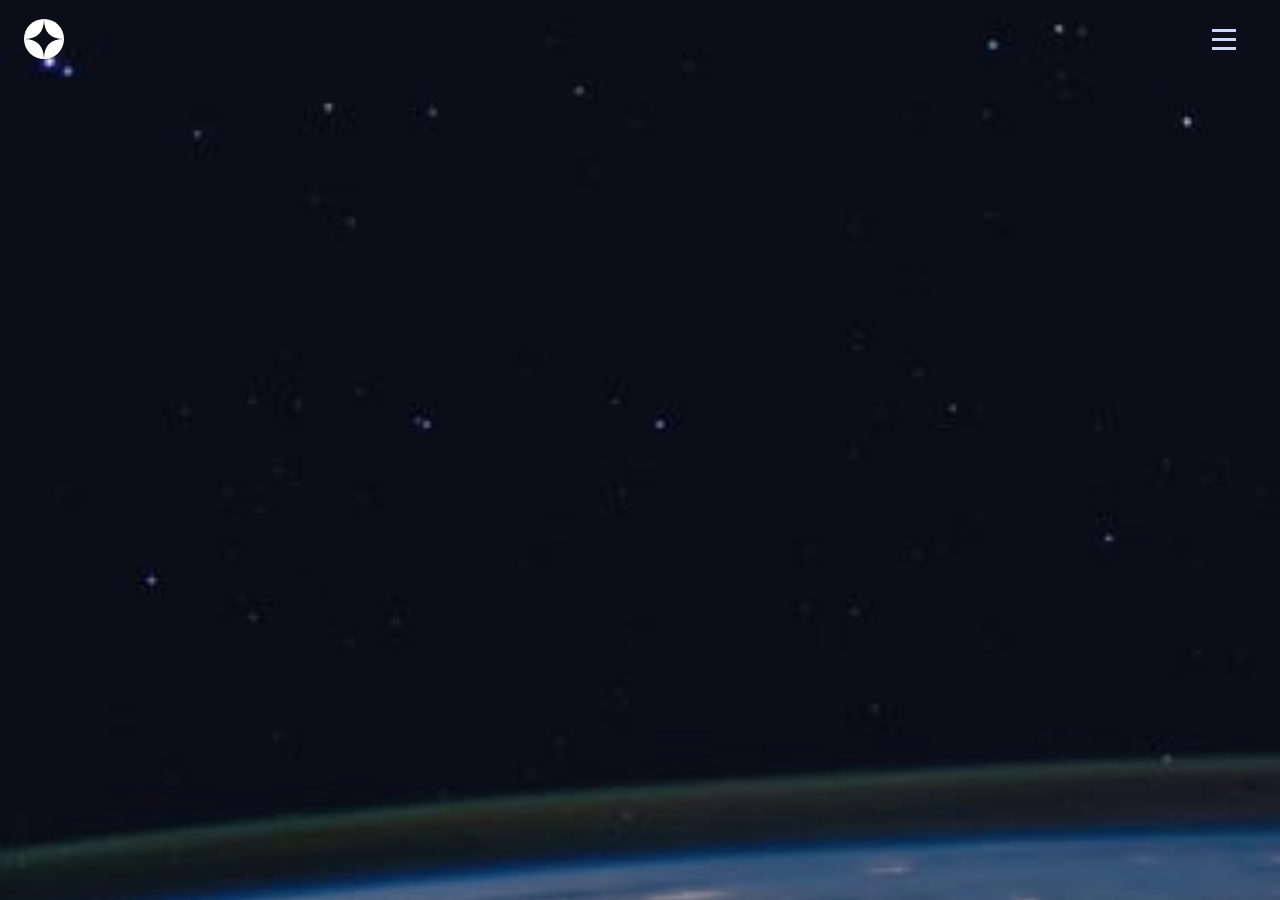
==== index.html @ 4070ce0a "implementacion scss" ====
<!DOCTYPE html>
<html lang="en">
<head>
    <meta charset="UTF-8">
    <meta http-equiv="X-UA-Compatible" content="IE=edge">
    <meta name="viewport" content="width=device-width, initial-scale=1.0">
    <title>Home</title>
    <link rel="icon" type="image/png" sizes="32x32" href="./assets/favicon-32x32.png">
    <link rel="preconnect" href="https://fonts.gstatic.com" crossorigin>
    <link href="https://fonts.googleapis.com/css2?family=Barlow+Condensed:wght@400;700&family=Bellefair&display=swap" rel="stylesheet">
    <link href="./style/main.css" rel="stylesheet">
</head>
<body>
    <header class="header-container">
        <a href="./index.html" class="header-container__logo">
            <img 
            src="./assets/shared/logo.svg" 
            alt="space-tourism">
        </a>
        
        <div class="header-container__burger-button">
            <img src="./assets/shared/icon-hamburger.svg" alt="burger button">
        </div> 
        
        <nav class="header-container__nav-bar inactive">
            <div class="header-container__close-button">
                <img src="./assets/shared/icon-close.svg" alt="close button">
            </div>
            <ul class="header-container__ul">
                <li class="header-container__item">
                    <h4 class="header-container__number">00</h4>
                    <a class="header-container__a" href="#" title="Home">HOME</a></li>
                <li class="header-container__item">
                    <h4 class="header-container__number">01</h4>
                    <a class="header-container__a" href="./destination-moon.html" title="Destination">DESTINATION</a></li>
                <li class="header-container__item">
                    <h4 class="header-container__number">02</h4>
                    <a class="header-container__a" href="./crew.html" title="Crew">CREW</a></li>
                <li class="header-container__item">
                    <h4 class="header-container__number">03</h4>
                    <a class="header-container__a" href="./technology.html" title="Technology">TECHNOLOGY</a></li>
            </ul>
        </nav>
    </header>
</body>
</html>
---- style/main.css ----
/*Colors*/
/*Typography*/
* {
  margin: 0;
  padding: 0;
  box-sizing: border-box;
}

html {
  font-size: 62.5%;
}

body {
  display: grid;
  grid-template-areas: "header" "main";
  width: 100%;
  height: 100vh;
  background-color: #0B0D17;
  font-family: var(--primary-font-family);
  background-image: url("../assets/home/background-home-mobile.jpg");
  background-size: cover;
  background-position: center;
  background-repeat: no-repeat;
}

.header-container {
  display: grid;
  grid-area: header;
  grid-template-columns: 1fr 1fr;
  align-content: center;
  width: 100%;
  height: 78px;
  padding: 0 24px;
}
.header-container__logo {
  display: inline-block;
  width: 4rem;
  height: 4rem;
}
.header-container__logo img {
  width: 100%;
  height: 100%;
}
.header-container__burger-button {
  display: inline-block;
  justify-self: end;
  align-self: center;
  width: 2.4rem;
  height: 2.1rem;
  margin-right: 20px;
}
.header-container__burger-button img {
  width: 100%;
  height: 100%;
}
.header-container__nav-bar {
  display: grid;
  grid-template-rows: 78px auto 50%;
  position: absolute;
  right: 0;
  width: 75%;
  height: 100vh;
  background-color: rgba(255, 255, 255, 0.1);
  box-shadow: 0 4px 30px rgba(0, 0, 0, 0.1);
  backdrop-filter: blur(20px);
  -webkit-backdrop-filter: blur(20px);
}
.header-container__close-button {
  display: inline-block;
  justify-self: end;
  align-self: center;
  margin-right: 46px;
  width: 1.9rem;
  height: 1.9rem;
}
.header-container__close-button img {
  width: 100%;
  height: 100%;
}
.header-container__ul {
  display: grid;
  align-self: center;
  width: 50%;
  height: 50%;
  padding: 0 25px;
  list-style: none;
}
.header-container__item {
  display: grid;
  grid-template-columns: auto 1fr;
  gap: 10px;
  width: 100%;
  margin-left: 20px;
  font-size: 1.6rem;
  font-family: "Barlow Condensed", serif;
  text-align: start;
  letter-spacing: 0.27rem;
}
.header-container__number {
  color: #ffffff;
}
.header-container__a {
  color: #ffffff;
  text-decoration: none;
}
.header-container .inactive {
  display: none;
}/*# sourceMappingURL=main.css.map */
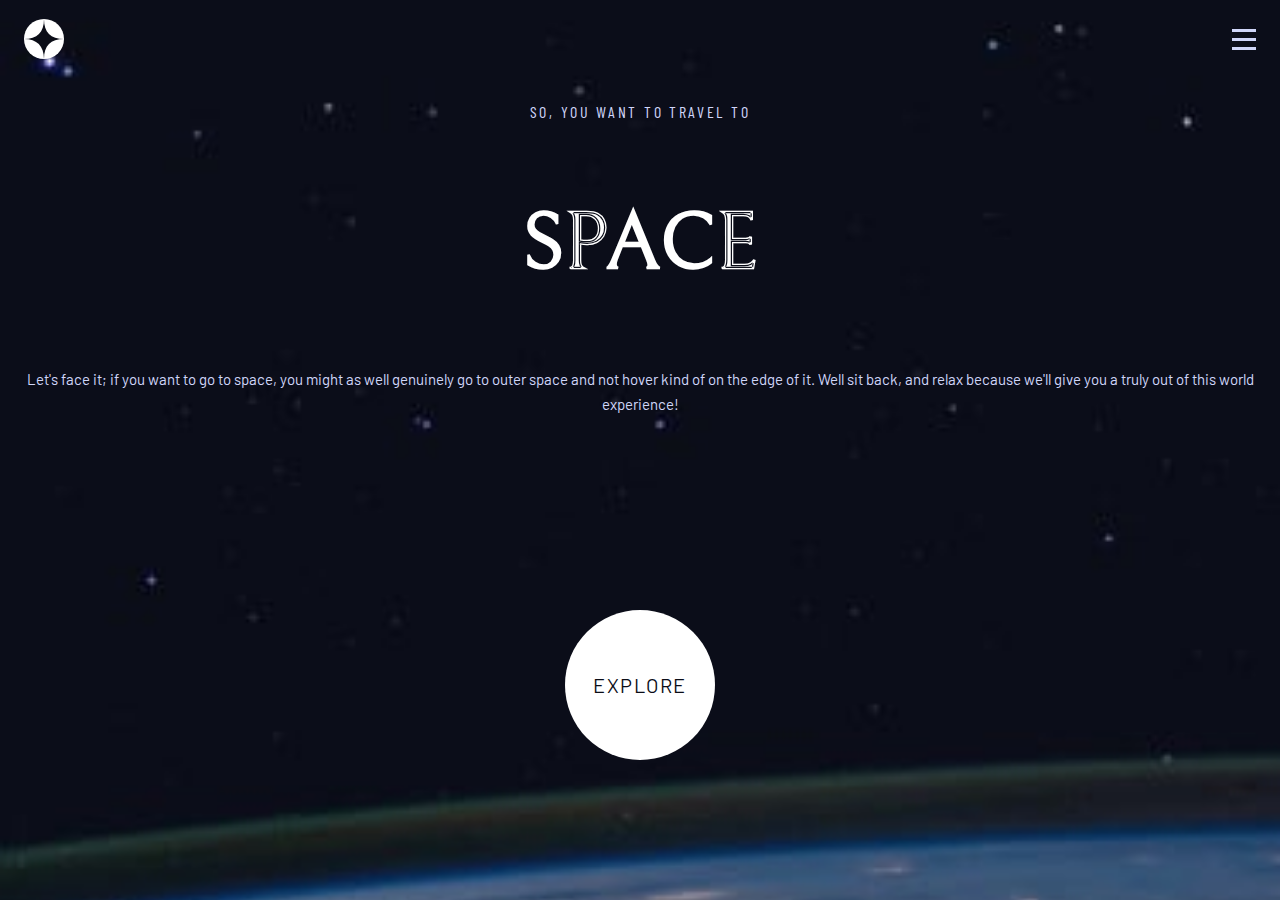
==== commit 2e4e9cef: "creacion modulos, variables y mixins" ====
--- a/index.html
+++ b/index.html
@@ -5,26 +5,26 @@
     <meta http-equiv="X-UA-Compatible" content="IE=edge">
     <meta name="viewport" content="width=device-width, initial-scale=1.0">
     <title>Home</title>
-    <link rel="icon" type="image/png" sizes="32x32" href="./assets/favicon-32x32.png">
+    <link rel="preconnect" href="https://fonts.googleapis.com">
     <link rel="preconnect" href="https://fonts.gstatic.com" crossorigin>
-    <link href="https://fonts.googleapis.com/css2?family=Barlow+Condensed:wght@400;700&family=Bellefair&display=swap" rel="stylesheet">
-    <link href="./style/main.css" rel="stylesheet">
+    <link href="https://fonts.googleapis.com/css2?family=Barlow+Condensed:wght@400;700&family=Barlow:wght@400;500&family=Bellefair&display=swap" rel="stylesheet">
+    <link href="./public/styles/index.css" rel="stylesheet">
 </head>
 <body>
     <header class="header-container">
         <a href="./index.html" class="header-container__logo">
             <img 
-            src="./assets/shared/logo.svg" 
+            src="../assets/shared/logo.svg" 
             alt="space-tourism">
         </a>
         
         <div class="header-container__burger-button">
-            <img src="./assets/shared/icon-hamburger.svg" alt="burger button">
+            <img src="../assets/shared/icon-hamburger.svg" alt="burger button">
         </div> 
         
         <nav class="header-container__nav-bar inactive">
             <div class="header-container__close-button">
-                <img src="./assets/shared/icon-close.svg" alt="close button">
+                <img src="../assets/shared/icon-close.svg" alt="close button">
             </div>
             <ul class="header-container__ul">
                 <li class="header-container__item">
@@ -42,5 +42,19 @@
             </ul>
         </nav>
     </header>
+    <main>
+        <section class="main-section">
+            <h2>SO, YOU WANT TO TRAVEL TO</h2>
+            <h1 translate="no">SPACE</h1>
+            <p>Let's face it; if you want to go to space, you might as well
+                genuinely go to outer space and not hover kind of on the
+                edge of it. Well sit back, and relax because we'll give you a 
+                truly out of this world experience!
+            </p>
+        </section>
+        <div class="button-explore">
+            <a href="#">EXPLORE</a>
+        </div>
+    </main>
 </body>
 </html>--- a/public/styles/index.css
+++ b/public/styles/index.css
@@ -0,0 +1,164 @@
+/*Desktop sizes*/
+/*Desktop spaces*/
+/*Mobile sizes*/
+/*Mobile spaces*/
+* {
+  margin: 0;
+  padding: 0;
+  box-sizing: border-box;
+}
+
+html {
+  font-size: 62.5%;
+}
+
+body {
+  display: grid;
+  grid-template-rows: 78px auto;
+  grid-template-areas: "header" "main";
+  width: 100%;
+  height: 100vh;
+  font-family: "Barlow", serif;
+  background-size: cover;
+  background-position: center;
+  background-repeat: no-repeat;
+}
+
+main {
+  display: grid;
+  grid-area: main;
+  width: 100%;
+  height: 100%;
+  padding: 24px;
+  text-align: center;
+}
+
+.header-container {
+  display: grid;
+  grid-area: header;
+  grid-template-columns: 1fr 1fr;
+  align-content: center;
+  width: 100%;
+  padding: 0 24px;
+}
+.header-container__logo {
+  display: inline-block;
+  width: 4rem;
+  height: 4rem;
+}
+.header-container__logo img {
+  width: 100%;
+  height: 100%;
+}
+.header-container__burger-button {
+  display: inline-block;
+  justify-self: end;
+  align-self: center;
+  width: 2.4rem;
+  height: 2.1rem;
+}
+.header-container__burger-button img {
+  width: 100%;
+  height: 100%;
+}
+.header-container__nav-bar {
+  display: grid;
+  grid-template-rows: 78px auto 50%;
+  position: absolute;
+  right: 0;
+  width: 75%;
+  height: 100vh;
+  background-color: rgba(255, 255, 255, 0.1);
+  box-shadow: 0 4px 30px rgba(0, 0, 0, 0.1);
+  backdrop-filter: blur(20px);
+  -webkit-backdrop-filter: blur(20px);
+}
+.header-container__close-button {
+  display: inline-block;
+  justify-self: end;
+  align-self: center;
+  margin-right: 46px;
+  width: 1.9rem;
+  height: 1.9rem;
+}
+.header-container__close-button img {
+  width: 100%;
+  height: 100%;
+}
+.header-container__ul {
+  display: grid;
+  align-self: center;
+  width: 50%;
+  height: 50%;
+  padding: 0 25px;
+  list-style: none;
+}
+.header-container__item {
+  display: grid;
+  grid-template-columns: auto 1fr;
+  gap: 10px;
+  width: 100%;
+  margin-left: 20px;
+  font-size: 1.6rem;
+  font-family: "Bellefair", serif;
+  text-align: start;
+  letter-spacing: 0.27rem;
+}
+.header-container__number {
+  color: #FFFFFF;
+}
+.header-container__a {
+  color: #FFFFFF;
+  text-decoration: none;
+}
+.header-container .inactive {
+  display: none;
+}
+.header-container .jaajaj {
+  display: flex;
+}
+
+.button-explore {
+  display: grid;
+  place-self: center;
+  place-items: center;
+  width: 15rem;
+  height: 15rem;
+  background-color: white;
+  justify-self: center;
+  border-radius: 50%;
+}
+.button-explore a {
+  text-decoration: none;
+  color: #0B0D17;
+  font-size: 2rem;
+  letter-spacing: 0.15rem;
+}
+
+.main-section {
+  display: grid;
+  grid-template-rows: auto;
+}
+.main-section h2 {
+  color: #D0D6F9;
+  font-family: "Barlow Condensed", serif;
+  font-size: 1.6rem;
+  font-weight: 400;
+  letter-spacing: 0.27rem;
+}
+.main-section h1 {
+  font-size: 8rem;
+  font-family: "Bellefair", serif;
+  color: #FFFFFF;
+}
+.main-section p {
+  color: #D0D6F9;
+  font-size: 1.5rem;
+  line-height: 2.5rem;
+}
+
+body {
+  background-image: url("../../../assets/home/background-home-mobile.jpg");
+}
+
+/*# sourceMappingURL=index.css.map */
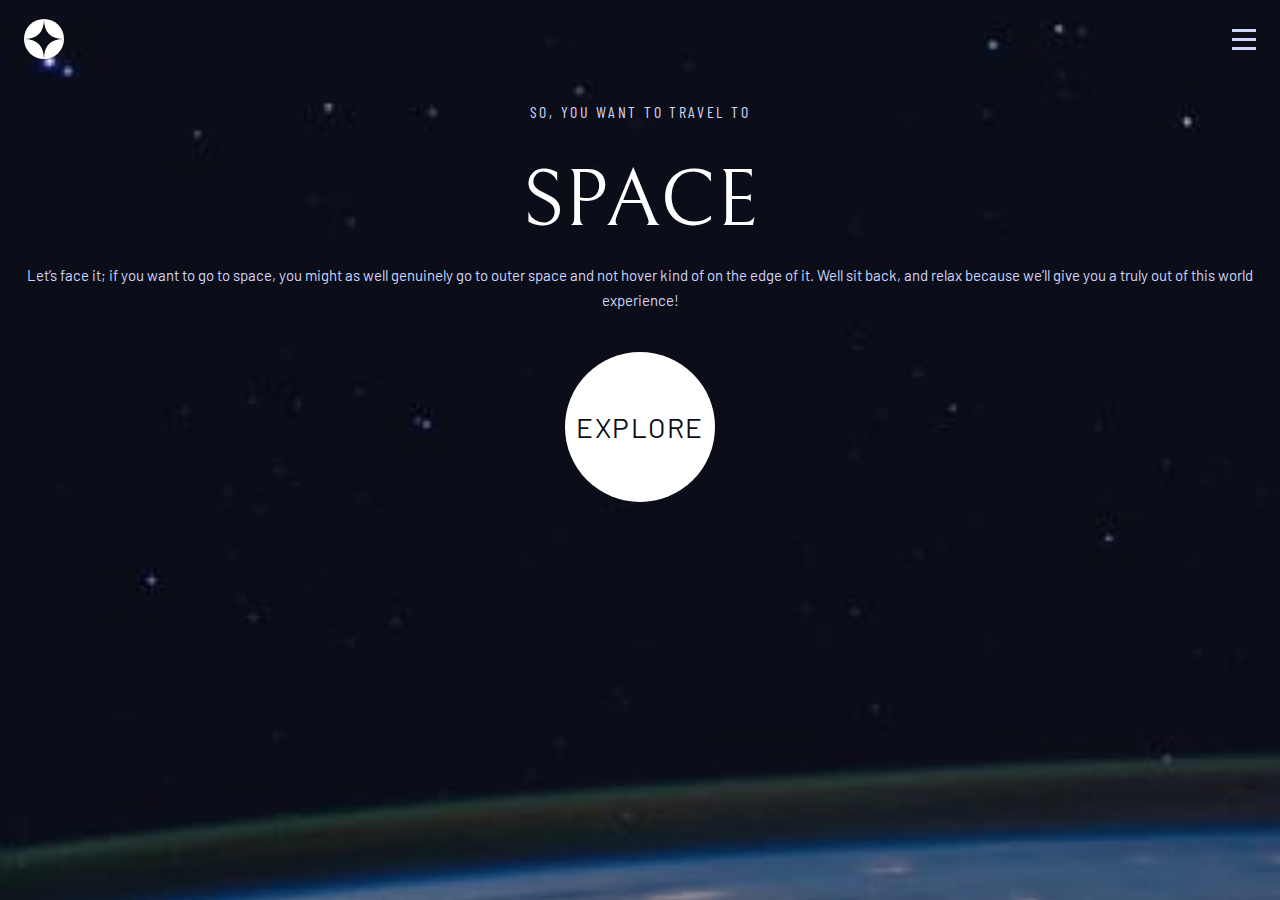
==== commit bf50d8f8: "reestructuracion modulos" ====
--- a/index.html
+++ b/index.html
@@ -8,11 +8,11 @@
     <link rel="preconnect" href="https://fonts.googleapis.com">
     <link rel="preconnect" href="https://fonts.gstatic.com" crossorigin>
     <link href="https://fonts.googleapis.com/css2?family=Barlow+Condensed:wght@400;700&family=Barlow:wght@400;500&family=Bellefair&display=swap" rel="stylesheet">
-    <link href="./public/styles/index.css" rel="stylesheet">
+    <link href="./public/styles/main.css" rel="stylesheet">
 </head>
-<body>
+<body class="body--home">
     <header class="header-container">
-        <a href="./index.html" class="header-container__logo">
+        <a href="../index.html" class="logo">
             <img 
             src="../assets/shared/logo.svg" 
             alt="space-tourism">
@@ -22,39 +22,42 @@
             <img src="../assets/shared/icon-hamburger.svg" alt="burger button">
         </div> 
         
-        <nav class="header-container__nav-bar inactive">
-            <div class="header-container__close-button">
+        <nav class="nav-bar inactive">
+            <div class="nav-bar__close-button">
                 <img src="../assets/shared/icon-close.svg" alt="close button">
             </div>
-            <ul class="header-container__ul">
-                <li class="header-container__item">
-                    <h4 class="header-container__number">00</h4>
-                    <a class="header-container__a" href="#" title="Home">HOME</a></li>
-                <li class="header-container__item">
-                    <h4 class="header-container__number">01</h4>
-                    <a class="header-container__a" href="./destination-moon.html" title="Destination">DESTINATION</a></li>
-                <li class="header-container__item">
-                    <h4 class="header-container__number">02</h4>
-                    <a class="header-container__a" href="./crew.html" title="Crew">CREW</a></li>
-                <li class="header-container__item">
-                    <h4 class="header-container__number">03</h4>
-                    <a class="header-container__a" href="./technology.html" title="Technology">TECHNOLOGY</a></li>
+            <ul class="nav-bar__ul">
+                <li class="nav-bar__item">
+                    <h4 class="nav-bar__number">00</h4>
+                    <a class="nav-bar__a" href="./index.html" title="Home">HOME</a></li>
+                <li class="nav-bar__item">
+                    <h4 class="nav-bar__number">01</h4>
+                    <a class="nav-bar__a" href="./public/destination.html" title="Destination">DESTINATION</a></li>
+                <li class="nav-bar__item">
+                    <h4 class="nav-bar__number">02</h4>
+                    <a class="nav-bar__a" href="./public/crew.html" title="Crew">CREW</a></li>
+                <li class="nav-bar__item">
+                    <h4 class="nav-bar__number">03</h4>
+                    <a class="nav-bar__a" href="./public/technology.html" title="Technology">TECHNOLOGY</a></li>
             </ul>
         </nav>
     </header>
-    <main>
-        <section class="main-section">
-            <h2>SO, YOU WANT TO TRAVEL TO</h2>
-            <h1 translate="no">SPACE</h1>
-            <p>Let's face it; if you want to go to space, you might as well
-                genuinely go to outer space and not hover kind of on the
-                edge of it. Well sit back, and relax because we'll give you a 
-                truly out of this world experience!
-            </p>
-        </section>
-        <div class="button-explore">
-            <a href="#">EXPLORE</a>
-        </div>
+    <main class="main--home">
+            <div class="main-title">
+                <h1 class="main-title__h1 main-title__h1--home">SO, YOU WANT TO TRAVEL TO</h1>
+            </div>
+            <section class="box-info">
+                <h2 class="box-info__h2 box-info__h2--home" translate="no">SPACE</h2>
+                <P class="box-info__p">Let’s face it; if you want to go to space, you might 
+                    as well genuinely go to outer space and not hover 
+                    kind of on the edge of it. Well sit back, and relax 
+                    because we’ll give you a truly out of this world 
+                    experience!</P>
+            </section>
+            <div class="button-explore">
+                <a href="./public/destination.html">EXPLORE</a>
+            </div>
     </main>
+    <script src="../src/js/index.js"></script>
 </body>
 </html>--- a/public/styles/main.css
+++ b/public/styles/main.css
@@ -0,0 +1,270 @@
+/*Desktop sizes*/
+/*Desktop spaces*/
+/*Mobile sizes*/
+/*Mobile spaces*/
+* {
+  margin: 0;
+  padding: 0;
+  box-sizing: border-box;
+}
+
+html {
+  font-size: 62.5%;
+}
+
+body {
+  display: grid;
+  grid-template-rows: 78px auto;
+  grid-template-areas: "header" "main";
+  width: 100%;
+  height: 100%;
+  font-family: "Barlow", serif;
+  background-size: cover;
+  background-position: center;
+  background-repeat: no-repeat;
+}
+
+.body--home {
+  height: 100vh;
+  background-image: url("../../../assets/home/background-home-mobile.jpg");
+}
+
+.body--destination {
+  height: 100%;
+  background-image: url("../../../assets/destination/background-destination-mobile.jpg");
+}
+
+.body--crew {
+  background-image: url("../../../assets/crew/background-crew-mobile.jpg");
+}
+
+.body--technology {
+  background-image: url("../../../assets/technology/background-technology-mobile.jpg");
+}
+
+main {
+  display: grid;
+  grid-area: main;
+  gap: 32px;
+  width: 100%;
+  padding: 24px 0;
+  text-align: center;
+}
+
+.main--home {
+  max-height: 450px;
+}
+
+.header-container {
+  display: grid;
+  grid-area: header;
+  grid-template-columns: 1fr 1fr;
+  align-content: center;
+  width: 100%;
+  padding: 0 24px;
+}
+.header-container__burger-button {
+  display: inline-block;
+  justify-self: end;
+  align-self: center;
+  width: 2.4rem;
+  height: 2.1rem;
+}
+.header-container__burger-button img {
+  width: 100%;
+  height: 100%;
+}
+
+.logo {
+  display: inline-block;
+  width: 4rem;
+  height: 4rem;
+}
+.logo img {
+  width: 100%;
+  height: 100%;
+}
+
+.nav-bar {
+  display: grid;
+  grid-template-rows: 78px auto 50%;
+  position: absolute;
+  right: 0;
+  width: 75%;
+  height: 100vh;
+  background-color: rgba(255, 255, 255, 0.1);
+  box-shadow: 0 4px 30px rgba(0, 0, 0, 0.1);
+  backdrop-filter: blur(20px);
+  -webkit-backdrop-filter: blur(20px);
+}
+.nav-bar__close-button {
+  display: inline-block;
+  justify-self: end;
+  align-self: center;
+  margin-right: 24px;
+  width: 1.9rem;
+  height: 1.9rem;
+}
+.nav-bar__close-button img {
+  width: 100%;
+  height: 100%;
+}
+.nav-bar__ul {
+  display: grid;
+  align-self: center;
+  gap: 30px;
+  width: 50%;
+  height: 50%;
+  padding: 0 25px;
+  list-style: none;
+}
+.nav-bar__item {
+  display: grid;
+  grid-template-columns: auto 1fr;
+  gap: 10px;
+  width: 100%;
+  margin-left: 20px;
+  font-size: 1.6rem;
+  font-family: "Bellefair", serif;
+  text-align: start;
+  letter-spacing: 0.27rem;
+}
+.nav-bar__number {
+  color: #FFFFFF;
+}
+.nav-bar__a {
+  color: #FFFFFF;
+  text-decoration: none;
+}
+
+.inactive {
+  display: none;
+}
+
+.button-explore {
+  display: grid;
+  place-self: center;
+  place-items: center;
+  width: 15rem;
+  height: 15rem;
+  background-color: white;
+  justify-self: center;
+  border-radius: 50%;
+}
+.button-explore a {
+  text-decoration: none;
+  color: #0B0D17;
+  font-size: 2.8rem;
+  letter-spacing: 0.15rem;
+}
+
+.main-image {
+  width: 100%;
+  height: 170px;
+}
+.main-image--crew {
+  width: 90%;
+  margin: 0 auto;
+  height: 224px;
+  border-bottom: 1px solid #383B4B;
+}
+.main-image img {
+  height: 100%;
+}
+.main-image--tech img {
+  width: 100%;
+}
+
+.main-title {
+  display: flex;
+  justify-self: center;
+  width: auto;
+  height: 1.6rem;
+  gap: 15px;
+}
+.main-title__p {
+  font-size: 1.6rem;
+  color: #FFFFFF;
+  opacity: 0.25;
+}
+.main-title__h1 {
+  font-family: "Barlow Condensed", serif;
+  font-size: 1.6rem;
+  font-weight: 400;
+  letter-spacing: 0.27rem;
+  color: #FFFFFF;
+}
+.main-title__h1--home {
+  color: #D0D6F9;
+}
+
+.box-info {
+  width: 100%;
+  height: auto;
+  padding: 0 24px;
+  color: #FFFFFF;
+}
+.box-info__h2 {
+  font-size: 1.6rem;
+  font-family: "Bellefair", serif;
+  font-weight: 400;
+  opacity: 0.25;
+}
+.box-info__h2--home {
+  margin-bottom: 16px;
+  font-size: 8rem;
+  color: #FFFFFF;
+  opacity: 1;
+}
+.box-info__h2--destination {
+  font-size: 5.6rem;
+  color: #FFFFFF;
+  opacity: 1;
+}
+.box-info__h2--tech {
+  font-family: "Barlow Condensed", serif;
+  font-size: 1.4rem;
+  font-weight: 400;
+  letter-spacing: 0.23rem;
+  color: #D0D6F9;
+  opacity: 1;
+}
+.box-info__h3 {
+  margin: 8px 0 16px 0;
+  font-size: 2.4rem;
+  font-family: "Bellefair", serif;
+  font-weight: 400;
+}
+.box-info__p {
+  font-size: 1.5rem;
+  line-height: 2.5rem;
+  color: #D0D6F9;
+}
+
+.box-subinfo {
+  display: grid;
+  gap: 32px;
+  width: 86%;
+  height: auto;
+  margin: auto;
+  padding: 32px 0;
+  border-top: 1px solid #383B4B;
+}
+.box-subinfo__info {
+  display: grid;
+  gap: 12px;
+}
+.box-subinfo__avg-distance {
+  font-size: 1.4rem;
+  font-family: "Barlow Condensed", serif;
+  font-weight: 400;
+  letter-spacing: 0.27rem;
+  color: #D0D6F9;
+}
+.box-subinfo__value {
+  font-size: 2.8rem;
+  font-family: "Bellefair", serif;
+  color: #FFFFFF;
+}
+
+/*# sourceMappingURL=main.css.map */
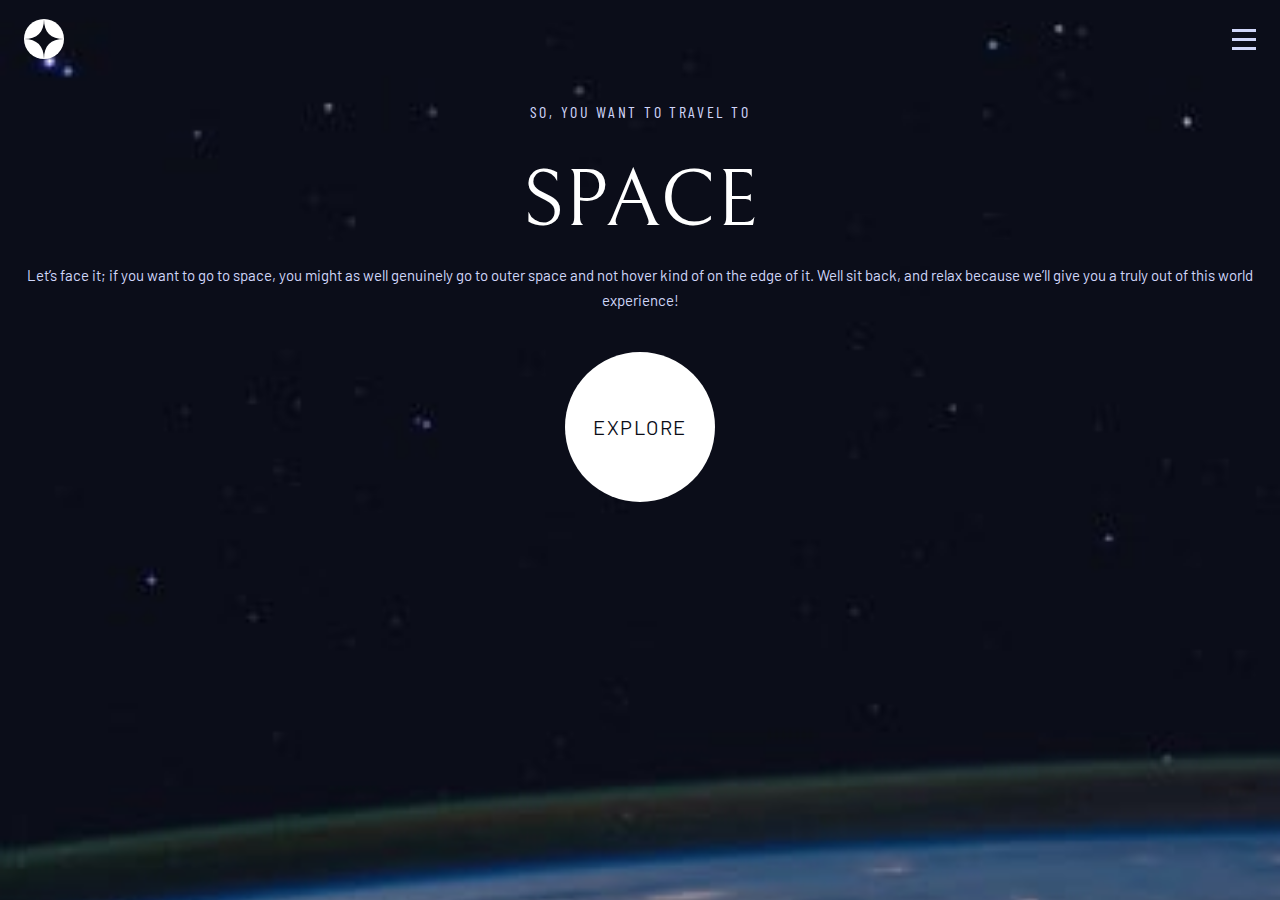
==== commit f291e4ba: "se agrego favicon" ====
--- a/index.html
+++ b/index.html
@@ -5,6 +5,7 @@
     <meta http-equiv="X-UA-Compatible" content="IE=edge">
     <meta name="viewport" content="width=device-width, initial-scale=1.0">
     <title>Home</title>
+    <link rel="icon" type="image/png" sizes="32x32" href="./assets/favicon-32x32.png">
     <link rel="preconnect" href="https://fonts.googleapis.com">
     <link rel="preconnect" href="https://fonts.gstatic.com" crossorigin>
     <link href="https://fonts.googleapis.com/css2?family=Barlow+Condensed:wght@400;700&family=Barlow:wght@400;500&family=Bellefair&display=swap" rel="stylesheet">
@@ -12,19 +13,19 @@
 </head>
 <body class="body--home">
     <header class="header-container">
-        <a href="../index.html" class="logo">
+        <a href="./index.html" class="logo">
             <img 
-            src="../assets/shared/logo.svg" 
+            src="./assets/shared/logo.svg" 
             alt="space-tourism">
         </a>
         
         <div class="header-container__burger-button">
-            <img src="../assets/shared/icon-hamburger.svg" alt="burger button">
+            <img src="./assets/shared/icon-hamburger.svg" alt="burger button">
         </div> 
         
         <nav class="nav-bar inactive">
             <div class="nav-bar__close-button">
-                <img src="../assets/shared/icon-close.svg" alt="close button">
+                <img src="./assets/shared/icon-close.svg" alt="close button">
             </div>
             <ul class="nav-bar__ul">
                 <li class="nav-bar__item">
@@ -58,6 +59,6 @@
                 <a href="./public/destination.html">EXPLORE</a>
             </div>
     </main>
-    <script src="../src/js/index.js"></script>
+    <script src="./src/js/index.js"></script>
 </body>
 </html>--- a/public/styles/main.css
+++ b/public/styles/main.css
@@ -17,7 +17,7 @@
   grid-template-rows: 78px auto;
   grid-template-areas: "header" "main";
   width: 100%;
-  height: 100%;
+  height: 100vh;
   font-family: "Barlow", serif;
   background-size: cover;
   background-position: center;
@@ -25,21 +25,20 @@
 }
 
 .body--home {
-  height: 100vh;
-  background-image: url("../../../assets/home/background-home-mobile.jpg");
+  background-image: url("../../assets/home/background-home-mobile.jpg");
 }
 
 .body--destination {
   height: 100%;
-  background-image: url("../../../assets/destination/background-destination-mobile.jpg");
+  background-image: url("../../assets/destination/background-destination-mobile.jpg");
 }
 
 .body--crew {
-  background-image: url("../../../assets/crew/background-crew-mobile.jpg");
+  background-image: url("../../assets/crew/background-crew-mobile.jpg");
 }
 
 .body--technology {
-  background-image: url("../../../assets/technology/background-technology-mobile.jpg");
+  background-image: url("../../assets/technology/background-technology-mobile.jpg");
 }
 
 main {
@@ -154,8 +153,50 @@
 .button-explore a {
   text-decoration: none;
   color: #0B0D17;
-  font-size: 2.8rem;
+  font-size: 2rem;
   letter-spacing: 0.15rem;
+}
+
+.buttons-select {
+  display: flex;
+  justify-self: center;
+  gap: 2.6rem;
+  font-size: 1.4rem;
+  font-family: "Barlow Condensed", serif;
+  letter-spacing: 0.23rem;
+  color: #D0D6F9;
+}
+.buttons-select__button {
+  height: 2.8rem;
+}
+.buttons-select__button--active {
+  color: #FFFFFF;
+  border-bottom: 3px #FFFFFF solid;
+}
+.buttons-select__circle {
+  width: 10px;
+  height: 10px;
+  border-radius: 50%;
+  background-color: #FFFFFF;
+  opacity: 0.17;
+}
+.buttons-select__circle--active {
+  opacity: 1;
+}
+.buttons-select__circle-number {
+  display: grid;
+  width: 40px;
+  height: 40px;
+  border: 1px rgba(255, 255, 255, 0.25) solid;
+  border-radius: 50%;
+}
+.buttons-select__circle-number p {
+  font-size: 1.6rem;
+  place-self: center;
+}
+.buttons-select__circle-number--active {
+  background-color: #FFFFFF;
+  color: #0B0D17;
 }
 
 .main-image {
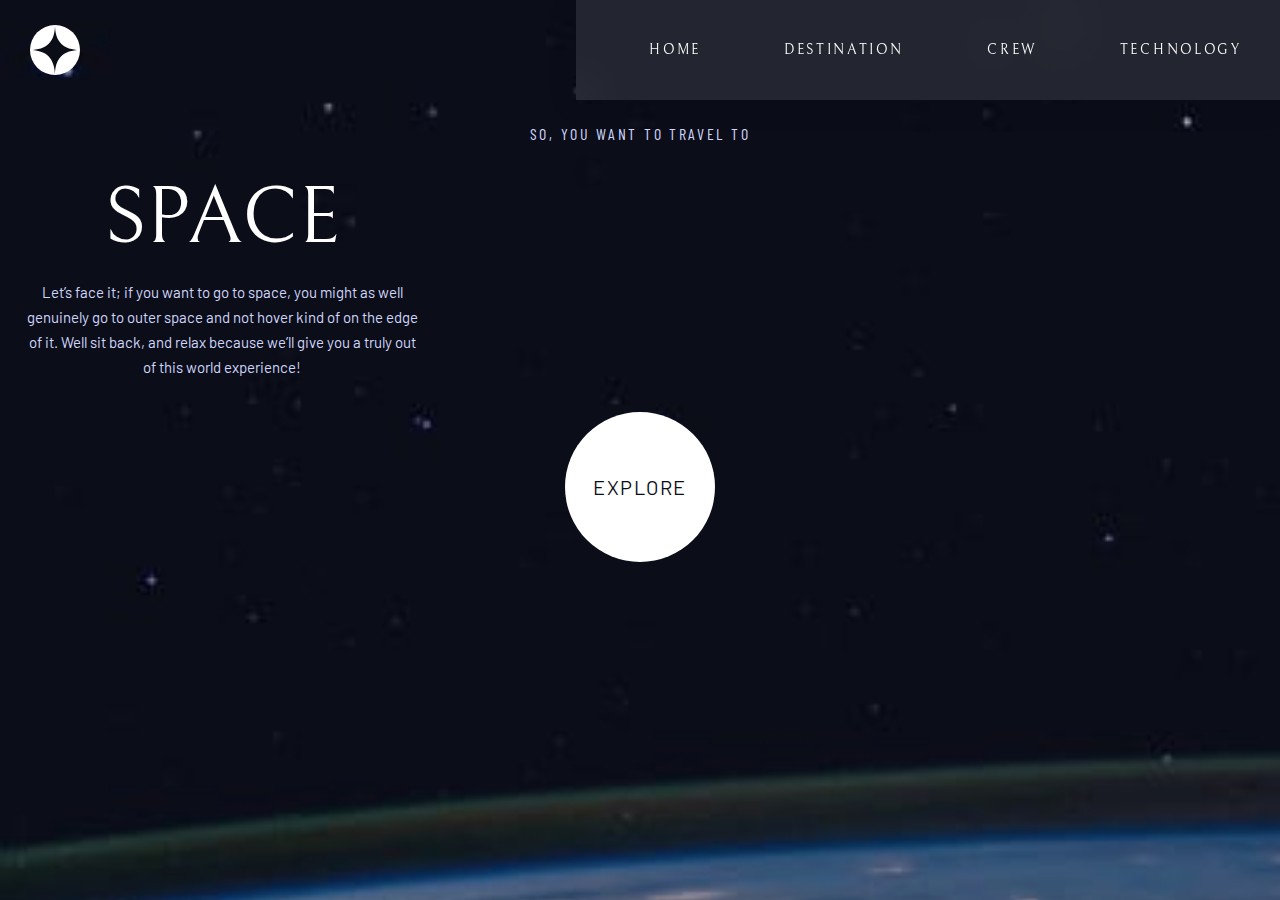
==== commit 857aa333: "change name from header-container to header" ====
--- a/index.html
+++ b/index.html
@@ -12,14 +12,14 @@
     <link href="./public/styles/main.css" rel="stylesheet">
 </head>
 <body class="body--home">
-    <header class="header-container">
+    <header class="header">
         <a href="./index.html" class="logo">
             <img 
             src="./assets/shared/logo.svg" 
             alt="space-tourism">
         </a>
         
-        <div class="header-container__burger-button">
+        <div class="header__burger-button">
             <img src="./assets/shared/icon-hamburger.svg" alt="burger button">
         </div> 
         
@@ -60,5 +60,10 @@
             </div>
     </main>
     <script src="./src/js/index.js"></script>
+    <!--
+        1. Crear los breakPoints para tablet y desk
+        2. Crear la versión de tablets 
+        3. Crear la versión desk
+    -->
 </body>
 </html>--- a/public/styles/main.css
+++ b/public/styles/main.css
@@ -23,6 +23,11 @@
   background-position: center;
   background-repeat: no-repeat;
 }
+@media screen and (min-width: 750px) {
+  body {
+    grid-template-rows: 100px auto;
+  }
+}
 
 .body--home {
   background-image: url("../../assets/home/background-home-mobile.jpg");
@@ -54,7 +59,7 @@
   max-height: 450px;
 }
 
-.header-container {
+.header {
   display: grid;
   grid-area: header;
   grid-template-columns: 1fr 1fr;
@@ -62,16 +67,32 @@
   width: 100%;
   padding: 0 24px;
 }
-.header-container__burger-button {
+.header__burger-button {
   display: inline-block;
   justify-self: end;
   align-self: center;
   width: 2.4rem;
   height: 2.1rem;
 }
-.header-container__burger-button img {
-  width: 100%;
-  height: 100%;
+.header__burger-button img {
+  width: 100%;
+  height: 100%;
+}
+@media screen and (min-width: 750px) {
+  .header {
+    grid-template-columns: 45% 55%;
+    grid-template-rows: 1fr;
+    align-items: center;
+    padding: 0;
+  }
+  .header__burger-button {
+    display: none;
+  }
+  .header .logo {
+    width: 5rem;
+    height: 5rem;
+    margin-left: 3rem;
+  }
 }
 
 .logo {
@@ -135,9 +156,45 @@
   color: #FFFFFF;
   text-decoration: none;
 }
+@media screen and (min-width: 750px) {
+  .nav-bar {
+    display: grid;
+    grid-template-columns: 1fr;
+    grid-template-rows: 1fr;
+    width: 100%;
+    height: 100%;
+    position: static;
+  }
+  .nav-bar__close-button {
+    display: none;
+  }
+  .nav-bar__ul {
+    display: flex;
+    align-items: center;
+    width: 100%;
+    height: 100%;
+    padding: 0 3rem;
+  }
+  .nav-bar__item {
+    place-items: center;
+    grid-template-columns: 1fr;
+    grid-template-rows: 1fr;
+    height: 100%;
+    margin: 0;
+    font-size: 1.4rem;
+  }
+  .nav-bar__number {
+    display: none;
+  }
+}
 
 .inactive {
   display: none;
+}
+@media screen and (min-width: 750px) {
+  .inactive {
+    display: grid;
+  }
 }
 
 .button-explore {
@@ -281,6 +338,11 @@
   line-height: 2.5rem;
   color: #D0D6F9;
 }
+@media screen and (min-width: 750px) {
+  .box-info {
+    max-width: 444px;
+  }
+}
 
 .box-subinfo {
   display: grid;
